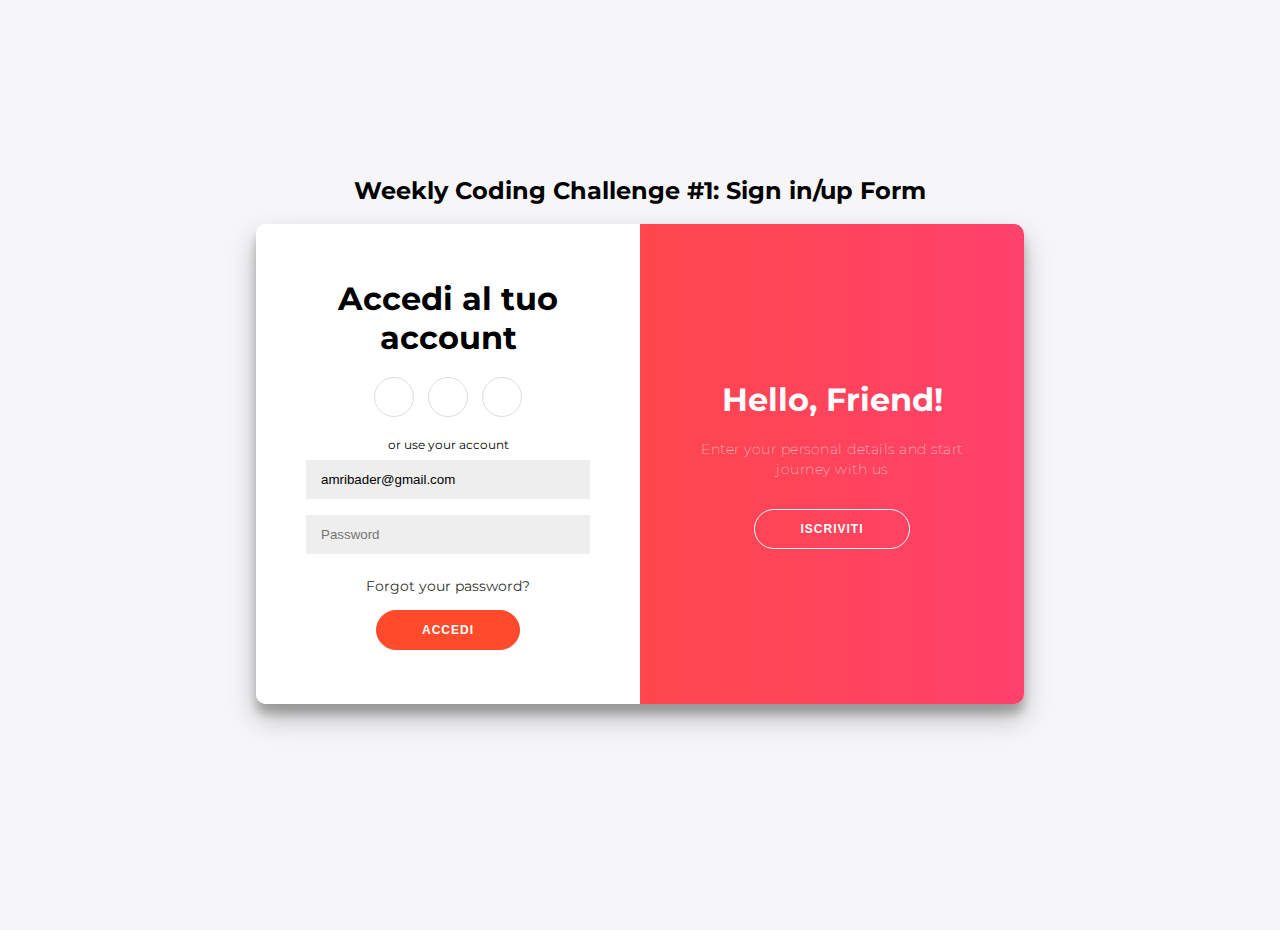
==== index.html @ 1b3429cf "checked sulle card e salvataggio in storage" ====
<!DOCTYPE html>
<html lang="en">

<head>
	
	<meta charset="UTF-8">
	<meta name="viewport" content="width=device-width, initial-scale=1.0">
	<title>Document</title>
	<link rel="stylesheet" href="style.css">
	<title>AWC-Spotify</title>
	
	<link rel="icon" href="https://www.scdn.co/i/_global/favicon.png" />
	<link href="https://fonts.googleapis.com/css2?family=DM+Sans:wght@400;500;700&display=swap" rel="stylesheet" />

	<!--<link href="https://cdn.jsdelivr.net/npm/bootstrap@5.1.3/dist/css/bootstrap.min.css" rel="stylesheet" integrity="sha384-1BmE4kWBq78iYhFldvKuhfTAU6auU8tT94WrHftjDbrCEXSU1oBoqyl2QvZ6jIW3" crossorigin="anonymous"> -->
	<script defer src="code.js"></script>
	<!--<script src="sweetalert2.all.min.js"></script>-->
</head>

<body>


	<h2>Weekly Coding Challenge #1: Sign in/up Form</h2>


	<div class="alert alert-danger" role="alert" id="reg_alert"></div>


	<div class="container" id="container">
		<div class="form-container sign-up-container">
			<form id="formRegistration">
				<h1>Create Account</h1>
				<div class="social-container">
					<a href="#" class="social"><i class="fab fa-facebook-f"></i></a>
					<a href="#" class="social"><i class="fab fa-google-plus-g"></i></a>
					<a href="#" class="social"><i class="fab fa-linkedin-in"></i></a>
				</div>
				<span>or use your email for registration</span>
				<input type="text" placeholder="Name" id="nome" required value="utente1" />
				<input type="email" placeholder="Email" id="email" required value="utente1@gmail.com" />
				<input type="password" placeholder="Password" id="password" required value="utente1" />
				<button type="submit">Crea account</button>
				<!-- <input type="submit" value="Crea account"> -->
			</form>
		</div>

		<!-- FORM PER LA LOGIN -->
		<div class="form-container sign-in-container">
			<form id="formLogin" method="post" action="home.html" name="formLogin">
				<h1>Accedi al tuo account</h1>
				<div class="social-container">
					<a href="#" class="social"><i class="fab fa-facebook-f"></i></a>
					<a href="#" class="social"><i class="fab fa-google-plus-g"></i></a>
					<a href="#" class="social"><i class="fab fa-linkedin-in"></i></a>
				</div>
				<span>or use your account</span>
				<input type="email" name="email" placeholder="Email" value="amribader@gmail.com" id="accessoEmail" />
				<input type="password" name="password" placeholder="Password" id="accessoPassword" />

				<a href="#">Forgot your password?</a>
				<button type="submit">Accedi</button>
			</form>
		</div>



		<div class="overlay-container">
			<div class="overlay">
				<div class="overlay-panel overlay-left">
					<h1>Ben Tornato!</h1>
					<p>To keep connected with us please login with your personal info</p>
					<button class="ghost" id="signIn">Accedi</button>
				</div>
				<div class="overlay-panel overlay-right">
					<h1>Hello, Friend!</h1>
					<p>Enter your personal details and start journey with us</p>
					<button class="ghost" id="signUp">Iscriviti</button>
				</div>
			</div>
		</div>
	</div>


</body>

</html>
---- style.css ----
@import url("https://fonts.googleapis.com/css?family=Montserrat:400,800");

* {
	box-sizing: border-box;
}

body {
	background: #f6f5f7;
	display: flex;
	justify-content: center;
	align-items: center;
	flex-direction: column;
	font-family: "Montserrat", sans-serif;
	height: 100vh;
	margin: -20px 0 50px;
}

h1 {
	font-weight: bold;
	margin: 0;
}

h2 {
	text-align: center;
}

p {
	font-size: 14px;
	font-weight: 100;
	line-height: 20px;
	letter-spacing: 0.5px;
	margin: 20px 0 30px;
}

span {
	font-size: 12px;
}

a {
	color: #333;
	font-size: 14px;
	text-decoration: none;
	margin: 15px 0;
}

button  {
	border-radius: 20px;
	border: 1px solid #ff4b2b;
	background-color: #ff4b2b;
	color: #ffffff;
	font-size: 12px;
	font-weight: bold;
	padding: 12px 45px;
	letter-spacing: 1px;
	text-transform: uppercase;
	transition: transform 80ms ease-in;
}

button:active {
	transform: scale(0.95);
}

button:focus {
	outline: none;
}

button.ghost {
	background-color: transparent;
	border-color: #ffffff;
}

form {
	background-color: #ffffff;
	display: flex;
	align-items: center;
	justify-content: center;
	flex-direction: column;
	padding: 0 50px;
	height: 100%;
	text-align: center;
}

input {
	background-color: #eee;
	border: none;
	padding: 12px 15px;
	margin: 8px 0;
	width: 100%;
}

.container {
	background-color: #fff;
	border-radius: 10px;
	box-shadow: 0 14px 28px rgba(0, 0, 0, 0.25), 0 10px 10px rgba(0, 0, 0, 0.22);
	position: relative;
	overflow: hidden;
	width: 768px;
	max-width: 100%;
	min-height: 480px;
}

.form-container {
	position: absolute;
	top: 0;
	height: 100%;
	transition: all 0.6s ease-in-out;
}

.sign-in-container {
	left: 0;
	width: 50%;
	z-index: 2;
}

.container.right-panel-active .sign-in-container {
	transform: translateX(100%);
}

.sign-up-container {
	left: 0;
	width: 50%;
	opacity: 0;
	z-index: 1;
}

.container.right-panel-active .sign-up-container {
	transform: translateX(100%);
	opacity: 1;
	z-index: 5;
	animation: show 0.6s;
}

@keyframes show {
	0%,
	49.99% {
		opacity: 0;
		z-index: 1;
	}

	50%,
	100% {
		opacity: 1;
		z-index: 5;
	}
}

.overlay-container {
	position: absolute;
	top: 0;
	left: 50%;
	width: 50%;
	height: 100%;
	overflow: hidden;
	transition: transform 0.6s ease-in-out;
	z-index: 100;
}

.container.right-panel-active .overlay-container {
	transform: translateX(-100%);
}

.overlay {
	background: #ff416c;
	background: -webkit-linear-gradient(to right, #ff4b2b, #ff416c);
	background: linear-gradient(to right, #ff4b2b, #ff416c);
	background-repeat: no-repeat;
	background-size: cover;
	background-position: 0 0;
	color: #ffffff;
	position: relative;
	left: -100%;
	height: 100%;
	width: 200%;
	transform: translateX(0);
	transition: transform 0.6s ease-in-out;
}

.container.right-panel-active .overlay {
	transform: translateX(50%);
}

.overlay-panel {
	position: absolute;
	display: flex;
	align-items: center;
	justify-content: center;
	flex-direction: column;
	padding: 0 40px;
	text-align: center;
	top: 0;
	height: 100%;
	width: 50%;
	transform: translateX(0);
	transition: transform 0.6s ease-in-out;
}

.overlay-left {
	transform: translateX(-20%);
}

.container.right-panel-active .overlay-left {
	transform: translateX(0);
}

.overlay-right {
	right: 0;
	transform: translateX(0);
}

.container.right-panel-active .overlay-right {
	transform: translateX(20%);
}

.social-container {
	margin: 20px 0;
}

.social-container a {
	border: 1px solid #dddddd;
	border-radius: 50%;
	display: inline-flex;
	justify-content: center;
	align-items: center;
	margin: 0 5px;
	height: 40px;
	width: 40px;
}

footer {
	background-color: #222;
	color: #fff;
	font-size: 14px;
	bottom: 0;
	position: fixed;
	left: 0;
	right: 0;
	text-align: center;
	z-index: 999;
}

footer p {
	margin: 10px 0;
}

footer i {
	color: red;
}

footer a {
	color: #3c97bf;
	text-decoration: none;
}

	.alert-danger {
  background-color: #f2dede;
  border-color: #ebccd1;
  color: #a94442;
	}
	.alert {
  padding: 15px;
  margin-bottom: 20px;
  border: 1px solid transparent;
  border-radius: 4px;
	}
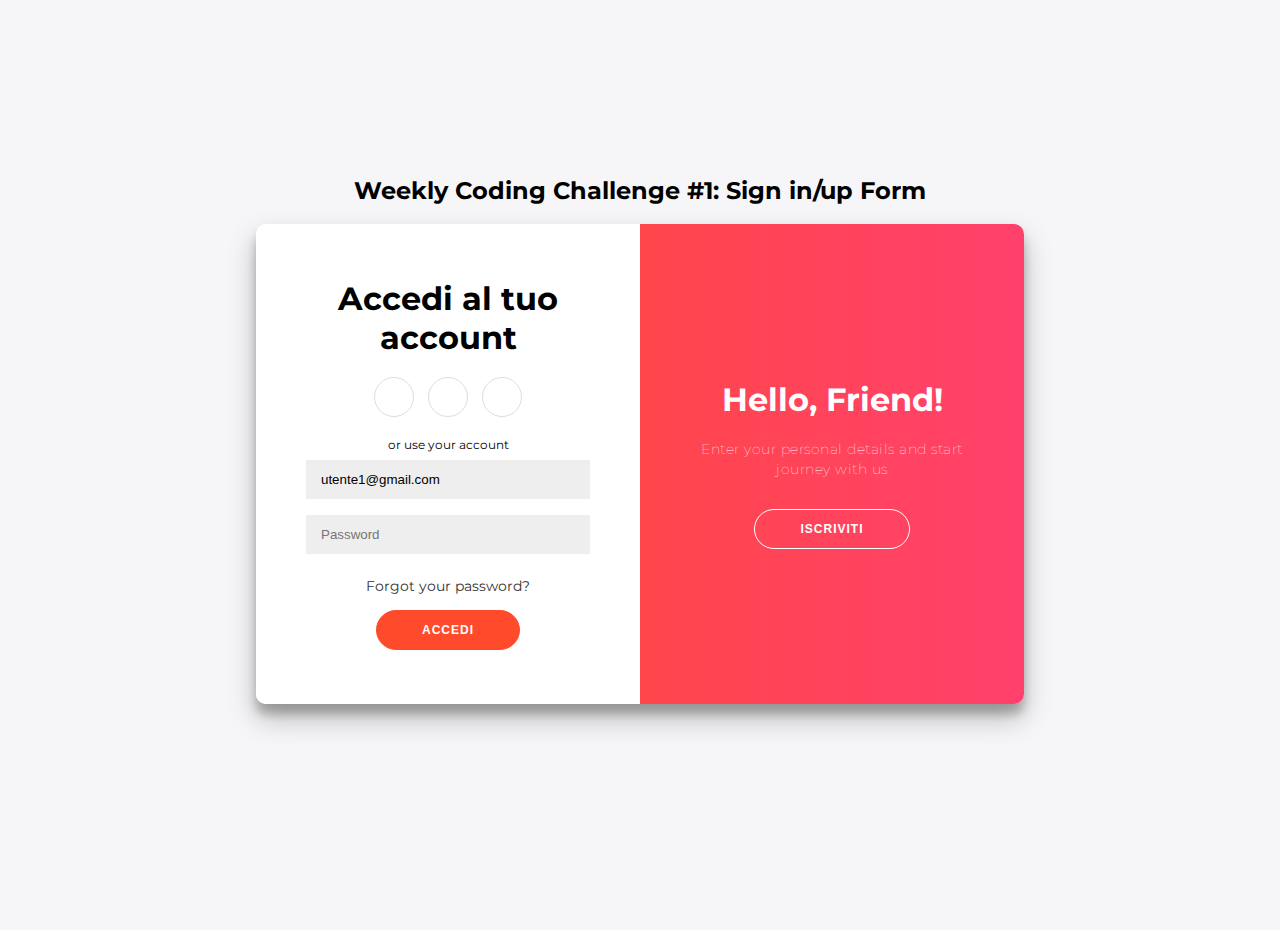
==== commit 912251e9: "gestione profilo" ====
--- a/index.html
+++ b/index.html
@@ -1,8 +1,7 @@
 <!DOCTYPE html>
 <html lang="en">
 
-<head>
-	
+<head>	
 	<meta charset="UTF-8">
 	<meta name="viewport" content="width=device-width, initial-scale=1.0">
 	<title>Document</title>
@@ -46,7 +45,7 @@
 
 		<!-- FORM PER LA LOGIN -->
 		<div class="form-container sign-in-container">
-			<form id="formLogin" method="post" action="home.html" name="formLogin">
+			<form id="formLogin" method="post" action="home2.html" name="formLogin">
 				<h1>Accedi al tuo account</h1>
 				<div class="social-container">
 					<a href="#" class="social"><i class="fab fa-facebook-f"></i></a>
@@ -54,14 +53,13 @@
 					<a href="#" class="social"><i class="fab fa-linkedin-in"></i></a>
 				</div>
 				<span>or use your account</span>
-				<input type="email" name="email" placeholder="Email" value="amribader@gmail.com" id="accessoEmail" />
+				<input type="email" name="email" placeholder="Email" value="utente1@gmail.com" id="accessoEmail" />
 				<input type="password" name="password" placeholder="Password" id="accessoPassword" />
 
 				<a href="#">Forgot your password?</a>
 				<button type="submit">Accedi</button>
 			</form>
 		</div>
-
 
 
 		<div class="overlay-container">
@@ -80,7 +78,6 @@
 		</div>
 	</div>
 
-
 </body>
 
 </html>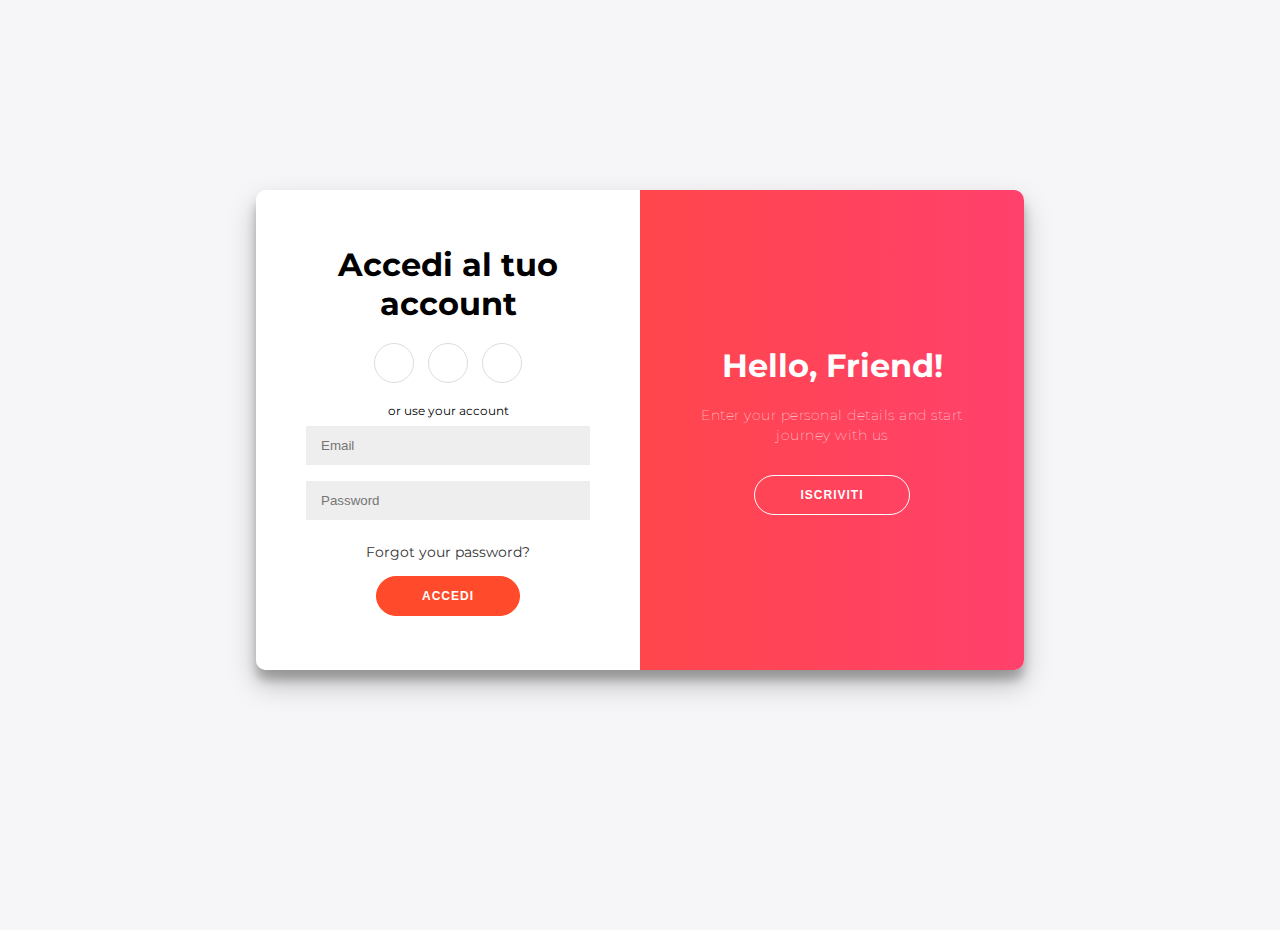
==== commit ae59e40b: "conclusione PL, inizio gestione community" ====
--- a/index.html
+++ b/index.html
@@ -19,7 +19,6 @@
 <body>
 
 
-	<h2>Weekly Coding Challenge #1: Sign in/up Form</h2>
 
 
 	<div class="alert alert-danger" role="alert" id="reg_alert"></div>
@@ -45,7 +44,7 @@
 
 		<!-- FORM PER LA LOGIN -->
 		<div class="form-container sign-in-container">
-			<form id="formLogin" method="post" action="home2.html" name="formLogin">
+			<form id="formLogin" method="post" action="home.html" name="formLogin">
 				<h1>Accedi al tuo account</h1>
 				<div class="social-container">
 					<a href="#" class="social"><i class="fab fa-facebook-f"></i></a>
@@ -53,10 +52,10 @@
 					<a href="#" class="social"><i class="fab fa-linkedin-in"></i></a>
 				</div>
 				<span>or use your account</span>
-				<input type="email" name="email" placeholder="Email" value="utente1@gmail.com" id="accessoEmail" />
+				<input type="email" name="email" placeholder="Email"  id="accessoEmail" />
 				<input type="password" name="password" placeholder="Password" id="accessoPassword" />
 
-				<a href="#">Forgot your password?</a>
+				 <a href="#" >Forgot your password? </a> 
 				<button type="submit">Accedi</button>
 			</form>
 		</div>
@@ -65,7 +64,7 @@
 		<div class="overlay-container">
 			<div class="overlay">
 				<div class="overlay-panel overlay-left">
-					<h1>Ben Tornato!</h1>
+					<h1>Welcome back!</h1>
 					<p>To keep connected with us please login with your personal info</p>
 					<button class="ghost" id="signIn">Accedi</button>
 				</div>
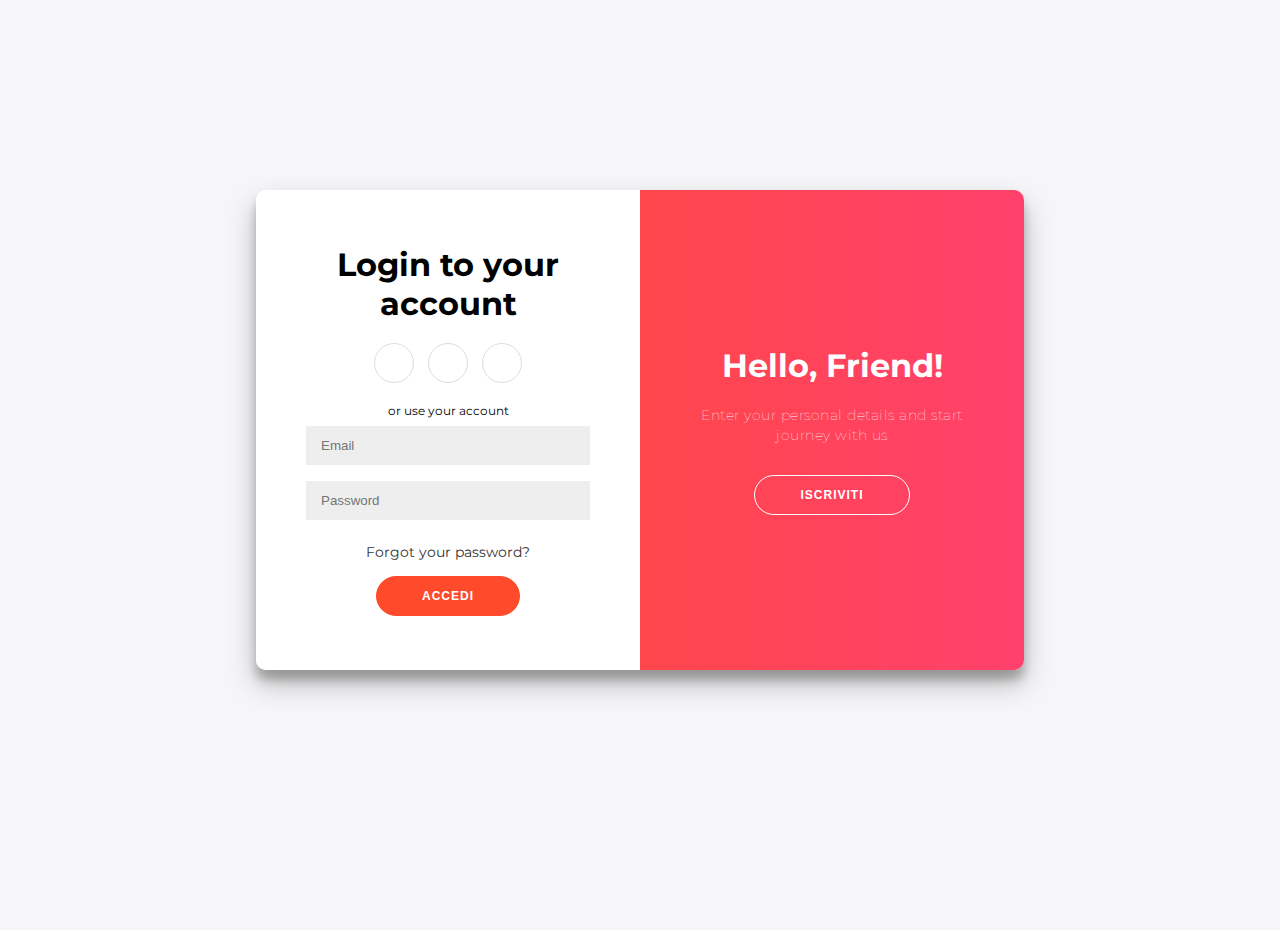
==== commit 98ffe02e: "the end" ====
--- a/index.html
+++ b/index.html
@@ -26,7 +26,7 @@
 
 	<div class="container" id="container">
 		<div class="form-container sign-up-container">
-			<form id="formRegistration">
+			<form id="formRegistration" action="home.html">
 				<h1>Create Account</h1>
 				<div class="social-container">
 					<a href="#" class="social"><i class="fab fa-facebook-f"></i></a>
@@ -36,7 +36,7 @@
 				<span>or use your email for registration</span>
 				<input type="text" placeholder="Name" id="nome" required value="utente1" />
 				<input type="email" placeholder="Email" id="email" required value="utente1@gmail.com" />
-				<input type="password" placeholder="Password" id="password" required value="utente1" />
+				<input type="password" placeholder="Password" id="password" required pattern="^(?=.*\d)(?=.*[a-z])(?=.*[A-Z])(?=.*[a-zA-Z]).{8,}$" title="1 lower,1 upper, a number and almost 8 char" />
 				<button type="submit">Crea account</button>
 				<!-- <input type="submit" value="Crea account"> -->
 			</form>
@@ -45,17 +45,17 @@
 		<!-- FORM PER LA LOGIN -->
 		<div class="form-container sign-in-container">
 			<form id="formLogin" method="post" action="home.html" name="formLogin">
-				<h1>Accedi al tuo account</h1>
+				<h1>Login to your account</h1>
 				<div class="social-container">
 					<a href="#" class="social"><i class="fab fa-facebook-f"></i></a>
 					<a href="#" class="social"><i class="fab fa-google-plus-g"></i></a>
 					<a href="#" class="social"><i class="fab fa-linkedin-in"></i></a>
 				</div>
 				<span>or use your account</span>
-				<input type="email" name="email" placeholder="Email"  id="accessoEmail" />
-				<input type="password" name="password" placeholder="Password" id="accessoPassword" />
+				<input type="email" name="email" placeholder="Email" required id="accessoEmail" />
+				<input type="password" name="password" placeholder="Password" required id="accessoPassword" />
 
-				 <a href="#" >Forgot your password? </a> 
+				 <a href="#" disabled >Forgot your password? </a> 
 				<button type="submit">Accedi</button>
 			</form>
 		</div>
